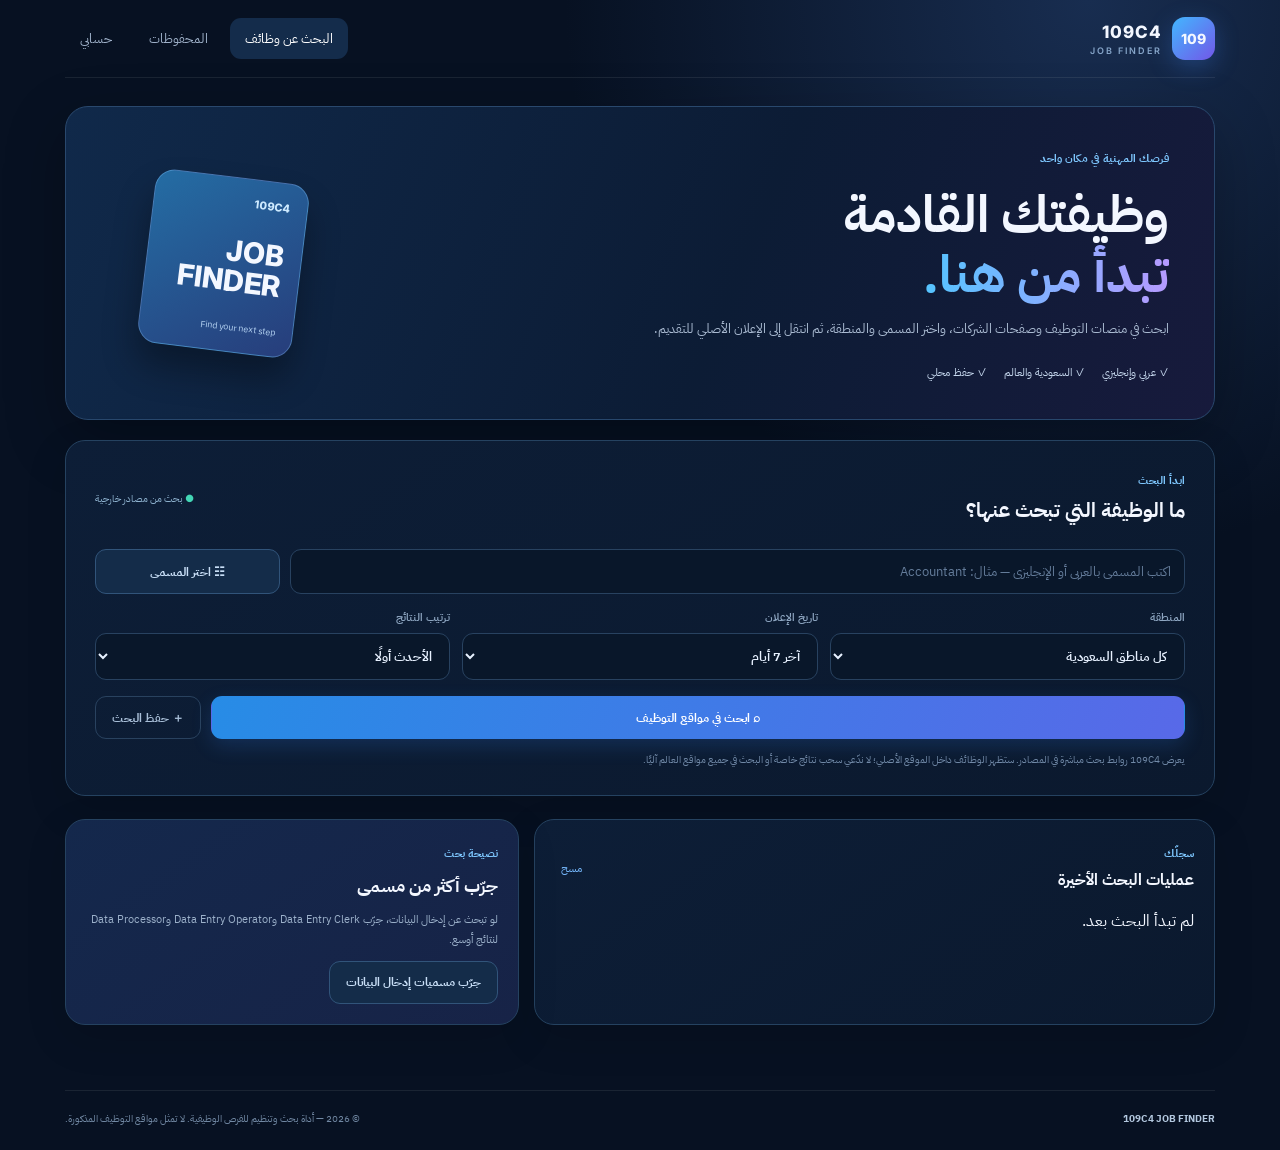
==== index.html @ ae8873dc "Add files via upload" ====
<!doctype html>
<html lang="ar" dir="rtl">
<head>
<meta charset="utf-8"><meta name="viewport" content="width=device-width,initial-scale=1,viewport-fit=cover">
<meta name="theme-color" content="#081326"><meta name="description" content="109C4 Job Finder">
<title>109C4 | Job Finder</title>
<link rel="manifest" href="./manifest.webmanifest"><link rel="icon" href="./assets/icon.svg">
<link rel="stylesheet" href="./styles.css"><script src="./app.js" defer></script>
</head>
<body>
<div class="app">
<header class="topbar">
<a class="brand" href="#" data-page="search"><span class="logo">109</span><span><b>109C4</b><small>JOB FINDER</small></span></a>
<nav><button data-page="search" class="active">البحث عن وظائف</button><button data-page="saved">المحفوظات</button><button data-page="account">حسابي</button></nav>
<button class="menu" id="menuBtn">☰</button>
</header>
<div class="mobile-nav" id="mobileNav" hidden><button data-page="search">البحث</button><button data-page="saved">المحفوظات</button><button data-page="account">حسابي</button></div>
<main>
<section class="page active" id="page-search">
<div class="hero"><div><span class="eyebrow">فرصك المهنية في مكان واحد</span><h1>وظيفتك القادمة<br><em>تبدأ من هنا.</em></h1><p>ابحث في منصات التوظيف وصفحات الشركات، واختر المسمى والمنطقة، ثم انتقل إلى الإعلان الأصلي للتقديم.</p><div class="hero-tags"><span>✓ عربي وإنجليزي</span><span>✓ السعودية والعالم</span><span>✓ حفظ محلي</span></div></div><div class="hero-art"><div class="hero-tile"><b>109C4</b><strong>JOB<br>FINDER</strong><small>Find your next step</small></div></div></div>
<section class="panel search-panel">
<div class="section-head"><div><small>ابدأ البحث</small><h2>ما الوظيفة التي تبحث عنها؟</h2></div><span class="live">● بحث من مصادر خارجية</span></div>
<div class="query-row"><input id="jobQuery" type="search" placeholder="اكتب المسمى بالعربي أو الإنجليزي — مثال: Accountant"><button class="btn secondary" id="openPicker">☷ اختر المسمى</button></div>
<div id="picker" class="picker" hidden><div class="picker-head"><b>اختر المجال والمسمى الوظيفي</b><button id="closePicker" class="x">×</button></div><div class="picker-layout"><div id="pickerGroups" class="picker-groups"></div><div id="pickerTitles" class="picker-titles"></div></div></div>
<div class="filters">
<label>المنطقة<select id="region"><option value="SA_ALL">كل مناطق السعودية</option><option value="EAST">المنطقة الشرقية</option><option>الدمام</option><option>الخبر</option><option>الظهران</option><option>الجبيل</option><option>القطيف</option><option>الأحساء</option><option>الرياض</option><option>جدة</option><option>مكة المكرمة</option><option>المدينة المنورة</option><option>القصيم</option><option>تبوك</option><option>أبها</option><option>جازان</option><option>حائل</option><option>نجران</option><option value="WORLD">كل العالم</option></select></label>
<label>تاريخ الإعلان<select id="date"><option value="1">اليوم / آخر 24 ساعة</option><option value="7" selected>آخر 7 أيام</option><option value="30">آخر 30 يومًا</option><option value="0">كل التواريخ</option></select></label>
<label>ترتيب النتائج<select id="sort"><option value="newest">الأحدث أولًا</option><option value="oldest">الأقدم أولًا</option></select></label>
</div>
<div class="actions"><button class="btn primary" id="searchBtn">⌕ ابحث في مواقع التوظيف</button><button class="btn ghost" id="saveSearch">＋ حفظ البحث</button></div>
<p class="note">يعرض 109C4 روابط بحث مباشرة في المصادر. ستظهر الوظائف داخل الموقع الأصلي؛ لا ندّعي سحب نتائج خاصة أو البحث في جميع مواقع العالم آليًا.</p>
</section>
<section id="results" class="results" hidden><div class="section-head"><div><small>مصادر البحث</small><h2 id="resultsTitle">نتائج البحث</h2><p id="resultsMeta"></p></div><button class="link-btn" id="newSearch">بحث جديد ↺</button></div><div id="sourceCards" class="source-grid"></div><div class="notice">ⓘ كل بطاقة تفتح بحثًا بالمسمى والمنطقة والتاريخ في موقع المصدر. بعض المواقع تتطلب تسجيل الدخول أو تستخدم فلاترها الخاصة.</div></section>
<div class="lower-grid"><section class="panel compact"><div class="section-head"><div><small>سجلّك</small><h2>عمليات البحث الأخيرة</h2></div><button id="clearHistory" class="link-btn">مسح</button></div><div id="historyList" class="history-list"></div></section><section class="panel compact tip"><small>نصيحة بحث</small><h2>جرّب أكثر من مسمى</h2><p>لو تبحث عن إدخال البيانات، جرّب Data Entry Clerk وData Entry Operator وData Processor لنتائج أوسع.</p><button class="btn secondary" id="dataEntry">جرّب مسميات إدخال البيانات</button></section></div>
</section>

<section class="page" id="page-saved"><div class="page-title"><small>مساحة عملك</small><h1>المحفوظات</h1><p>احفظ الوظائف التي وجدتها في المواقع الخارجية وتابع التقديم عليها.</p></div><div class="toolbar"><span id="savedCount">0 وظيفة محفوظة</span><button class="btn primary" id="addJob">＋ إضافة وظيفة يدويًا</button></div><div id="savedJobs" class="saved-grid"></div></section>

<section class="page" id="page-account"><div class="page-title"><small>إعداداتك</small><h1>حسابي</h1><p>احفظ سيرتك الذاتية واضبط المزامنة السحابية والبريد الإلكتروني.</p></div>
<div class="account-grid">
<section class="panel account-card"><h2>◎ الحساب والمزامنة</h2><div id="authStatus" class="status warning">المزامنة السحابية غير مفعّلة. البحث والحفظ المحلي يعملان الآن.</div><label>البريد الإلكتروني<input id="email" type="email" placeholder="name@example.com"></label><label>كلمة المرور<input id="password" type="password" placeholder="6 أحرف على الأقل"></label><div class="actions"><button class="btn primary" id="login">تسجيل الدخول</button><button class="btn secondary" id="register">إنشاء حساب</button></div><button class="btn google" id="google">G المتابعة باستخدام Google</button><button class="link-btn" id="logout" hidden>تسجيل الخروج</button>
<details><summary>إعداد Firebase للمزامنة السحابية</summary><p>أنشئ Firebase Web App وفعّل Email/Password وGoogle وأنشئ Firestore، ثم ألصق إعدادات Web App. لا تضع كلمة مرور أو OAuth Client Secret.</p><textarea id="firebaseConfig" rows="6" dir="ltr" placeholder='{"apiKey":"...","authDomain":"...","projectId":"...","appId":"..."}'></textarea><button class="btn primary" id="saveFirebase">حفظ وتهيئة Firebase</button><a href="https://console.firebase.google.com/" target="_blank" rel="noopener">فتح Firebase Console ↗</a></details></section>
<section class="panel account-card"><h2>▤ السيرة الذاتية</h2><p>حفظ نسخة على هذا الجهاز بصيغة PDF أو DOC أو DOCX (8 MB كحد أقصى).</p><input type="file" id="cvFile" accept=".pdf,.doc,.docx"><div id="cvStatus" class="status">لم يتم اختيار ملف بعد.</div><button class="btn secondary" id="downloadCv" disabled>فتح / تنزيل السيرة الذاتية</button><button class="link-btn" id="deleteCv" hidden>حذف السيرة الذاتية</button><p class="note">يحفظ الملف محليًا في المتصفح. التخزين السحابي للملفات يحتاج إعداد Storage وصلاحيات مناسبة.</p></section>
<section class="panel account-card"><h2>✉ مساعد التقديم عبر Gmail</h2><label>إيميل جهة التوظيف<input id="mailTo" type="email" placeholder="careers@company.com"></label><label>عنوان الرسالة<input id="mailSubject" placeholder="Application for Accountant Position"></label><label>نص الرسالة<textarea id="mailBody" rows="5" placeholder="Dear Hiring Team,&#10;&#10;I would like to apply for..."></textarea></label><button class="btn primary" id="gmailDraft">فتح مسودة التقديم في Gmail</button><p class="note">يفتح مسودة جاهزة. أرفق سيرتك الذاتية يدويًا قبل الإرسال؛ الإرفاق التلقائي يتطلب ربط Gmail API وصلاحية OAuth إضافية.</p></section>
<section class="panel account-card"><h2>⚙ بيانات البرنامج</h2><div class="stat"><span>عمليات البحث</span><b id="historyStat">0</b></div><div class="stat"><span>الوظائف المحفوظة</span><b id="jobsStat">0</b></div><div class="stat"><span>حالة الاتصال</span><b id="connectionStat">محلي</b></div><button class="btn danger" id="clearData">مسح بيانات هذا المتصفح</button><p class="note">يمسح السجل والمحفوظات والسيرة الذاتية من هذا المتصفح فقط.</p></section>
</div></section>
</main>
<footer><b>109C4 JOB FINDER</b><span>© 2026 — أداة بحث وتنظيم للفرص الوظيفية. لا تمثل مواقع التوظيف المذكورة.</span></footer>
</div>

<dialog id="jobDialog"><form id="jobForm"><div class="dialog-head"><h2>حفظ وظيفة</h2><button type="button" id="closeDialog" class="x">×</button></div><label>المسمى الوظيفي *<input id="manualTitle" required></label><label>الشركة<input id="manualCompany"></label><label>المدينة / المنطقة<input id="manualLocation"></label><label>رابط الإعلان أو التقديم *<input id="manualUrl" type="url" required placeholder="https://..."></label><label>تاريخ الإعلان<input id="manualDate" type="date"></label><label>ملاحظات<textarea id="manualNotes" rows="3"></textarea></label><button class="btn primary" type="submit">حفظ الوظيفة</button></form></dialog>
<div id="toast" role="status"></div>
</body></html>
---- styles.css ----
@import url('https://fonts.googleapis.com/css2?family=IBM+Plex+Sans+Arabic:wght@400;500;600;700&family=Inter:wght@400;600;700;800&display=swap');
:root{--bg:#071122;--panel:#0d1d36;--panel2:#122945;--line:#254260;--text:#f3f7ff;--muted:#91a7c2;--blue:#42a5ff;--cyan:#42dfcb;--purple:#a68cff}
*{box-sizing:border-box}body{margin:0;background:radial-gradient(ellipse at 85% 0%,#182d50 0,transparent 34%),var(--bg);color:var(--text);font-family:'IBM Plex Sans Arabic',Inter,sans-serif;min-height:100vh}button,input,select,textarea{font:inherit}button{cursor:pointer}a{color:inherit;text-decoration:none}.app{max-width:1200px;margin:auto;padding:0 25px}.topbar{height:78px;display:flex;align-items:center;justify-content:space-between;border-bottom:1px solid #ffffff14;gap:20px}.brand{display:flex;align-items:center;gap:10px}.brand>span:last-child{display:flex;flex-direction:column}.brand b{font:800 17px Inter;letter-spacing:1px}.brand small{font:600 9px Inter;letter-spacing:2px;color:#86a5c9;margin-top:3px}.logo{width:43px;height:43px;border-radius:13px;background:linear-gradient(135deg,#42b7ff,#7257e8);display:grid;place-items:center;font:800 14px Inter;box-shadow:0 7px 24px #438dff45}nav{display:flex;gap:7px}nav button,.mobile-nav button{border:0;background:transparent;color:#9fb1c9;padding:11px 15px;border-radius:11px;font-size:13px}nav button.active,nav button:hover,.mobile-nav button:hover{background:#142c4b;color:#fff}.menu,.mobile-nav{display:none}main{padding:28px 0 65px}.page{display:none}.page.active{display:block}.hero{min-height:275px;border:1px solid #29486d;border-radius:23px;background:linear-gradient(112deg,#10294a,#0c1c35 58%,#171a3c);padding:38px 45px;display:flex;align-items:center;justify-content:space-between;overflow:hidden;box-shadow:0 20px 60px #0004}.hero>div:first-child{max-width:630px}.eyebrow,.section-head small,.page-title small,.compact>small{color:#7fc8ff;font-size:11px;font-weight:700}.hero h1{font-size:clamp(34px,5vw,51px);line-height:1.18;margin:16px 0 12px}.hero em{font-style:normal;background:linear-gradient(90deg,#54c4ff,#b59aff);background-clip:text;color:transparent}.hero p{color:#aabbd2;line-height:1.9;font-size:13px;margin:0}.hero-tags{display:flex;gap:17px;flex-wrap:wrap;margin-top:22px;color:#c5d7ed;font-size:11px}.hero-art{width:225px;height:205px;display:grid;place-items:center;flex-shrink:0}.hero-tile{width:155px;height:175px;border-radius:20px;background:linear-gradient(145deg,#246da4,#273d7b);border:1px solid #8bcaff55;box-shadow:0 22px 35px #0005;transform:rotate(7deg);padding:17px;display:flex;flex-direction:column}.hero-tile b{font:800 11px Inter;color:#cdeaff}.hero-tile strong{font:800 29px Inter;line-height:1.02;margin-top:27px}.hero-tile small{margin-top:auto;color:#b8d6f5;font-size:9px}.panel{background:linear-gradient(145deg,#0d1e37,#0b192e);border:1px solid var(--line);border-radius:20px;box-shadow:0 14px 40px #0002}.search-panel{padding:26px 29px;margin-top:20px}.section-head{display:flex;align-items:center;justify-content:space-between;gap:14px}.section-head h2{font-size:20px;margin:4px 0}.section-head p{font-size:11px;color:#8098b4;margin:5px 0}.live{font-size:10px;color:#8fb3cf}.live:first-letter{color:#43d6b5}.query-row{display:grid;grid-template-columns:1fr 185px;gap:10px;margin-top:20px}.query-row input,.filters select,.account-card input,.account-card textarea,.account-card>textarea,.dialog label input,.dialog label textarea,#firebaseConfig{width:100%;background:#09172a;color:#e7f1ff;border:1px solid #284260;border-radius:11px;padding:12px 13px;outline:0;min-height:45px;font-size:13px}.query-row input:focus,.filters select:focus,input:focus,textarea:focus{border-color:#4ba6f5}.query-row input::placeholder,input::placeholder,textarea::placeholder{color:#647c9a}.btn{border:1px solid transparent;border-radius:11px;padding:11px 16px;font-weight:700;font-size:12px;display:inline-flex;align-items:center;justify-content:center;gap:7px;min-height:43px;transition:.18s}.btn:hover{filter:brightness(1.1);transform:translateY(-1px)}.primary{background:linear-gradient(110deg,#278ce6,#5869e8);color:#fff;box-shadow:0 7px 20px #347ee433}.secondary{background:#142c49;color:#c8def6;border-color:#31547a}.ghost{background:transparent;border-color:#29425f;color:#a9bfd8}.google{background:#f6f8fc;color:#26364c;width:100%;margin-top:10px}.picker{margin-top:12px;background:#08172a;border:1px solid #315276;border-radius:14px;padding:14px}.picker[hidden]{display:none}.picker-head,.dialog-head{display:flex;justify-content:space-between;align-items:center;margin-bottom:12px;font-size:13px}.x{border:0;background:#1a3452;color:#a8c8e9;border-radius:8px;width:30px;height:30px;font-size:20px}.picker-layout{display:grid;grid-template-columns:185px 1fr;gap:12px}.picker-groups{display:flex;flex-direction:column;gap:6px;max-height:290px;overflow:auto}.picker-groups button,.picker-titles button{border:1px solid #29496b;background:#102640;color:#d5e8ff;border-radius:9px;padding:9px;font-size:11px;text-align:right}.picker-groups button.active{background:#164577;border-color:#3b9ef0}.picker-titles{display:grid;grid-template-columns:repeat(3,1fr);gap:7px;align-content:start;max-height:290px;overflow:auto}.picker-titles button{text-align:center}.filters{display:grid;grid-template-columns:repeat(3,1fr);gap:12px;margin-top:15px}.filters label,.account-card label,.dialog label{display:flex;flex-direction:column;gap:7px;color:#8fa7c2;font-size:11px;font-weight:600}.filters select{appearance:auto}.actions{display:flex;gap:10px;margin-top:16px}.actions .primary{flex:1}.note{font-size:10px;line-height:1.8;color:#7189a7;margin:12px 0 0}.results{margin-top:32px}.source-grid{display:grid;grid-template-columns:repeat(3,1fr);gap:12px;margin-top:15px}.source-card{background:#0d1d34;border:1px solid #25415f;border-radius:14px;padding:16px;display:flex;flex-direction:column;min-height:150px}.source-head{display:flex;align-items:center;gap:10px}.source-logo{width:36px;height:36px;border-radius:10px;background:linear-gradient(140deg,#1c5b90,#4c56a4);display:grid;place-items:center;font:800 10px Inter;flex-shrink:0}.source-card h3{font-size:13px;margin:0}.source-card p{font-size:10px;line-height:1.7;color:#8198b3;margin:10px 0 13px}.source-card .btn{margin-top:auto;min-height:36px;padding:8px}.notice{margin-top:13px;padding:13px 15px;background:#142a45;border:1px solid #345579;border-radius:12px;color:#a4c9eb;font-size:10px;line-height:1.8}.lower-grid{display:grid;grid-template-columns:1.2fr .8fr;gap:15px;margin-top:23px}.compact{padding:20px}.compact h2{font-size:16px;margin:4px 0}.history-list{display:grid;gap:7px;margin-top:13px}.history-item{display:flex;align-items:center;justify-content:space-between;gap:8px;background:#0a192e;border:1px solid #1d3652;border-radius:9px;padding:9px 11px}.history-item button{background:transparent;border:0;color:#d4e6fa;text-align:right;font-size:11px}.history-item small{display:block;color:#718aa8;font-size:9px;margin-top:3px}.tip{background:linear-gradient(145deg,#14284c,#172347)}.tip h2{font-size:18px;margin:8px 0}.tip p,.account-card p{color:#9cb1ca;font-size:11px;line-height:1.8}.page-title{margin:12px 0 24px}.page-title h1{font-size:34px;margin:4px 0}.page-title p{color:#90a6c0;font-size:12px}.toolbar{display:flex;justify-content:space-between;align-items:center;margin-bottom:15px;color:#9db4cd;font-size:12px}.saved-grid,.account-grid{display:grid;grid-template-columns:repeat(2,1fr);gap:14px}.saved-card{background:#0d1d34;border:1px solid #25415f;border-radius:14px;padding:17px}.saved-card h3{font-size:15px;margin:0 0 8px}.saved-card p{font-size:10px;color:#91a7c0;margin:4px 0}.saved-actions{display:flex;gap:8px;margin-top:13px}.saved-actions .btn{font-size:10px;min-height:35px;padding:8px}.account-card{padding:21px}.account-card h2{font-size:16px;margin:0 0 15px}.account-card label{margin:10px 0}.account-card input,.account-card textarea{font-weight:400}.status{background:#0b1c31;border:1px solid #294361;border-radius:10px;padding:10px 12px;color:#9ab1ca;font-size:10px;line-height:1.8;margin-bottom:12px}.status.warning{border-color:#6a5734;background:#2a2418;color:#e4c88f}.status.success{border-color:#286b5e;background:#102a2a;color:#9ce3d0}.account-card details{margin-top:15px;border-top:1px solid #233c59;padding-top:12px}.account-card summary{font-size:12px;color:#8ecaff;cursor:pointer}.account-card details p{font-size:10px}.account-card details a{display:inline-block;color:#7bbdff;font-size:11px;margin:10px}.stat{display:flex;justify-content:space-between;padding:12px 0;border-bottom:1px solid #1d3551;color:#92a9c3;font-size:12px}.danger{background:#2b1728;border-color:#6b3044;color:#ff9bab;width:100%;margin-top:15px}.link-btn{border:0;background:transparent;color:#77baff;font-size:11px;cursor:pointer}.toolbar .primary{min-height:39px}footer{border-top:1px solid #ffffff14;display:flex;justify-content:space-between;gap:12px;flex-wrap:wrap;padding:20px 0 24px;color:#7188a3;font-size:10px}footer b{color:#b3c8df}#jobDialog{border:1px solid #315174;border-radius:17px;background:#0c1b30;color:#fff;width:min(500px,calc(100% - 24px));padding:23px;max-height:90vh;overflow:auto}#jobDialog::backdrop{background:#020712c9;backdrop-filter:blur(5px)}#jobForm label{margin:11px 0}#jobForm .primary{width:100%;margin-top:12px}#toast{position:fixed;bottom:22px;left:50%;transform:translate(-50%,20px);background:#18395c;border:1px solid #4779a9;color:#e9f5ff;border-radius:11px;padding:11px 17px;font-size:11px;box-shadow:0 15px 40px #0005;opacity:0;pointer-events:none;transition:.2s;z-index:30;max-width:90vw;text-align:center}#toast.show{opacity:1;transform:translate(-50%,0)}
@media(max-width:850px){.app{padding:0 17px}.hero{padding:30px}.hero-art{width:170px}.source-grid{grid-template-columns:repeat(2,1fr)}}
@media(max-width:620px){.app{padding:0 12px}.topbar{height:66px}.topbar nav{display:none}.menu{display:block;border:1px solid #294564;background:#112541;color:#d5e9ff;border-radius:9px;width:38px;height:38px}.mobile-nav{display:flex;flex-direction:column;gap:4px;padding:8px;background:#0d1d34;border:1px solid #294564;border-radius:11px}.mobile-nav[hidden]{display:none}.mobile-nav button{text-align:right}.hero{min-height:0;padding:25px 20px}.hero-art{display:none}.hero h1{font-size:36px}.hero p{font-size:12px}.hero-tags{gap:9px;font-size:10px}.search-panel{padding:18px 14px}.section-head h2{font-size:17px}.live{font-size:9px}.query-row{grid-template-columns:1fr}.query-row .btn{width:100%}.filters,.lower-grid,.saved-grid,.account-grid{grid-template-columns:1fr}.actions{flex-direction:column}.actions .btn{width:100%}.picker-layout{grid-template-columns:1fr}.picker-groups{flex-direction:row;overflow:auto;max-height:none}.picker-groups button{white-space:nowrap}.picker-titles{grid-template-columns:repeat(2,1fr);max-height:250px}.source-grid{grid-template-columns:1fr}.page-title h1{font-size:29px}.toolbar{gap:9px}.toolbar .btn{font-size:10px;padding:9px}.compact{padding:16px}}
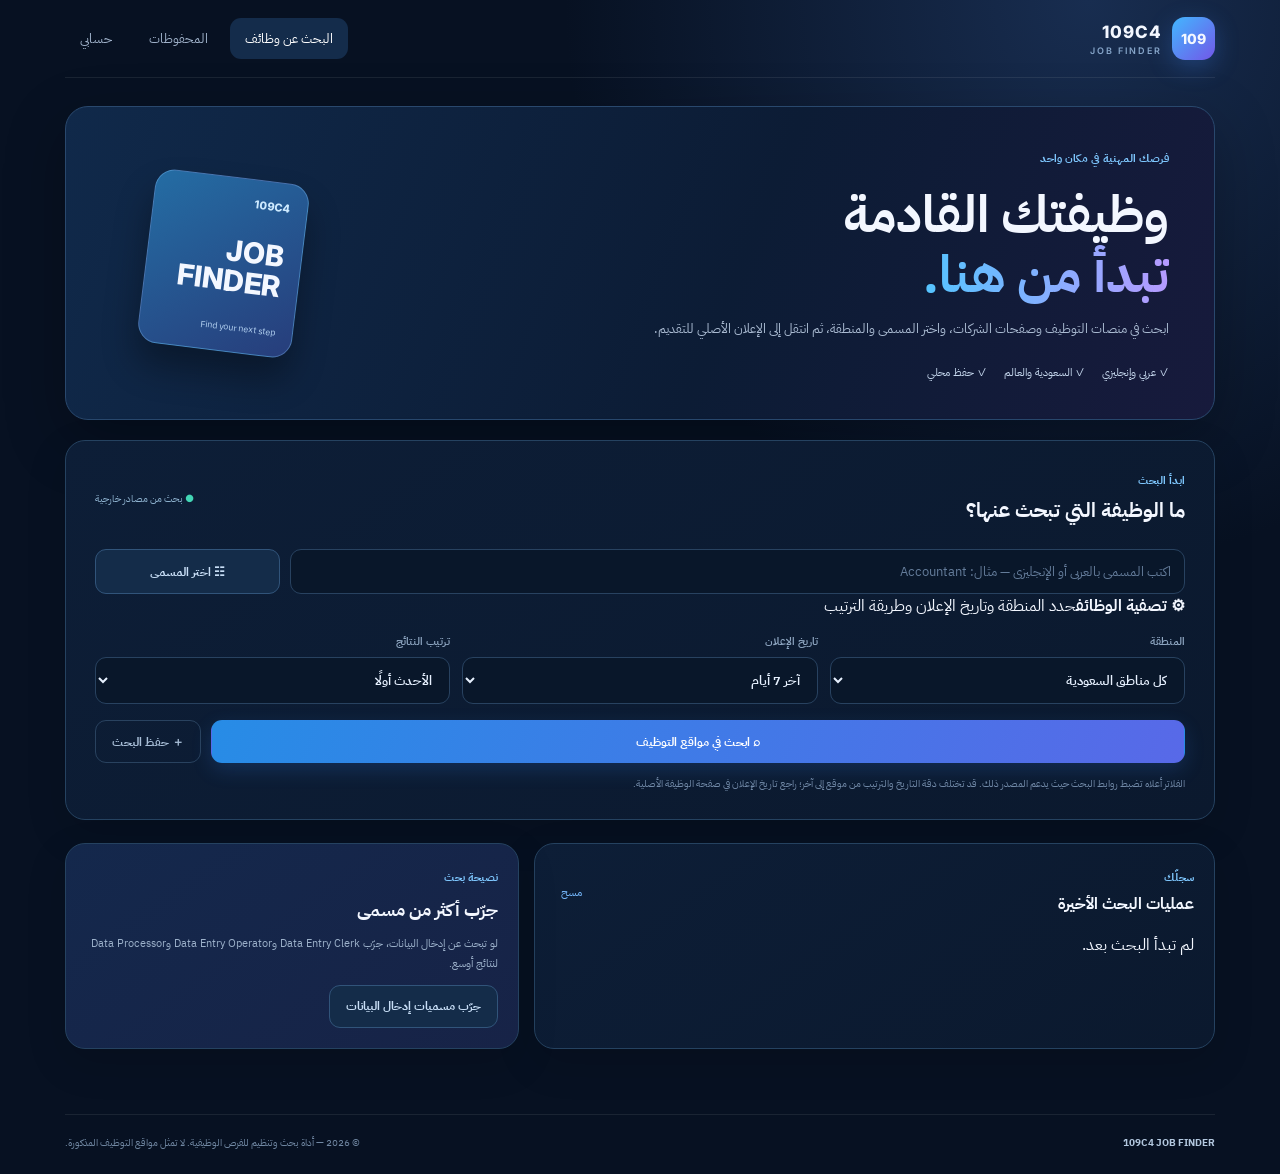
==== commit cde9a2dc: "Update index.html" ====
--- a/index.html
+++ b/index.html
@@ -22,13 +22,14 @@
 <div class="section-head"><div><small>ابدأ البحث</small><h2>ما الوظيفة التي تبحث عنها؟</h2></div><span class="live">● بحث من مصادر خارجية</span></div>
 <div class="query-row"><input id="jobQuery" type="search" placeholder="اكتب المسمى بالعربي أو الإنجليزي — مثال: Accountant"><button class="btn secondary" id="openPicker">☷ اختر المسمى</button></div>
 <div id="picker" class="picker" hidden><div class="picker-head"><b>اختر المجال والمسمى الوظيفي</b><button id="closePicker" class="x">×</button></div><div class="picker-layout"><div id="pickerGroups" class="picker-groups"></div><div id="pickerTitles" class="picker-titles"></div></div></div>
+<div class="filter-title"><b>⚙ تصفية الوظائف</b><span>حدد المنطقة وتاريخ الإعلان وطريقة الترتيب</span></div>
 <div class="filters">
 <label>المنطقة<select id="region"><option value="SA_ALL">كل مناطق السعودية</option><option value="EAST">المنطقة الشرقية</option><option>الدمام</option><option>الخبر</option><option>الظهران</option><option>الجبيل</option><option>القطيف</option><option>الأحساء</option><option>الرياض</option><option>جدة</option><option>مكة المكرمة</option><option>المدينة المنورة</option><option>القصيم</option><option>تبوك</option><option>أبها</option><option>جازان</option><option>حائل</option><option>نجران</option><option value="WORLD">كل العالم</option></select></label>
 <label>تاريخ الإعلان<select id="date"><option value="1">اليوم / آخر 24 ساعة</option><option value="7" selected>آخر 7 أيام</option><option value="30">آخر 30 يومًا</option><option value="0">كل التواريخ</option></select></label>
 <label>ترتيب النتائج<select id="sort"><option value="newest">الأحدث أولًا</option><option value="oldest">الأقدم أولًا</option></select></label>
 </div>
 <div class="actions"><button class="btn primary" id="searchBtn">⌕ ابحث في مواقع التوظيف</button><button class="btn ghost" id="saveSearch">＋ حفظ البحث</button></div>
-<p class="note">يعرض 109C4 روابط بحث مباشرة في المصادر. ستظهر الوظائف داخل الموقع الأصلي؛ لا ندّعي سحب نتائج خاصة أو البحث في جميع مواقع العالم آليًا.</p>
+<p class="note">الفلاتر أعلاه تضبط روابط البحث حيث يدعم المصدر ذلك. قد تختلف دقة التاريخ والترتيب من موقع إلى آخر؛ راجع تاريخ الإعلان في صفحة الوظيفة الأصلية.</p>
 </section>
 <section id="results" class="results" hidden><div class="section-head"><div><small>مصادر البحث</small><h2 id="resultsTitle">نتائج البحث</h2><p id="resultsMeta"></p></div><button class="link-btn" id="newSearch">بحث جديد ↺</button></div><div id="sourceCards" class="source-grid"></div><div class="notice">ⓘ كل بطاقة تفتح بحثًا بالمسمى والمنطقة والتاريخ في موقع المصدر. بعض المواقع تتطلب تسجيل الدخول أو تستخدم فلاترها الخاصة.</div></section>
 <div class="lower-grid"><section class="panel compact"><div class="section-head"><div><small>سجلّك</small><h2>عمليات البحث الأخيرة</h2></div><button id="clearHistory" class="link-btn">مسح</button></div><div id="historyList" class="history-list"></div></section><section class="panel compact tip"><small>نصيحة بحث</small><h2>جرّب أكثر من مسمى</h2><p>لو تبحث عن إدخال البيانات، جرّب Data Entry Clerk وData Entry Operator وData Processor لنتائج أوسع.</p><button class="btn secondary" id="dataEntry">جرّب مسميات إدخال البيانات</button></section></div>
@@ -41,13 +42,13 @@
 <section class="panel account-card"><h2>◎ الحساب والمزامنة</h2><div id="authStatus" class="status warning">المزامنة السحابية غير مفعّلة. البحث والحفظ المحلي يعملان الآن.</div><label>البريد الإلكتروني<input id="email" type="email" placeholder="name@example.com"></label><label>كلمة المرور<input id="password" type="password" placeholder="6 أحرف على الأقل"></label><div class="actions"><button class="btn primary" id="login">تسجيل الدخول</button><button class="btn secondary" id="register">إنشاء حساب</button></div><button class="btn google" id="google">G المتابعة باستخدام Google</button><button class="link-btn" id="logout" hidden>تسجيل الخروج</button>
 <details><summary>إعداد Firebase للمزامنة السحابية</summary><p>أنشئ Firebase Web App وفعّل Email/Password وGoogle وأنشئ Firestore، ثم ألصق إعدادات Web App. لا تضع كلمة مرور أو OAuth Client Secret.</p><textarea id="firebaseConfig" rows="6" dir="ltr" placeholder='{"apiKey":"...","authDomain":"...","projectId":"...","appId":"..."}'></textarea><button class="btn primary" id="saveFirebase">حفظ وتهيئة Firebase</button><a href="https://console.firebase.google.com/" target="_blank" rel="noopener">فتح Firebase Console ↗</a></details></section>
 <section class="panel account-card"><h2>▤ السيرة الذاتية</h2><p>حفظ نسخة على هذا الجهاز بصيغة PDF أو DOC أو DOCX (8 MB كحد أقصى).</p><input type="file" id="cvFile" accept=".pdf,.doc,.docx"><div id="cvStatus" class="status">لم يتم اختيار ملف بعد.</div><button class="btn secondary" id="downloadCv" disabled>فتح / تنزيل السيرة الذاتية</button><button class="link-btn" id="deleteCv" hidden>حذف السيرة الذاتية</button><p class="note">يحفظ الملف محليًا في المتصفح. التخزين السحابي للملفات يحتاج إعداد Storage وصلاحيات مناسبة.</p></section>
-<section class="panel account-card"><h2>✉ مساعد التقديم عبر Gmail</h2><label>إيميل جهة التوظيف<input id="mailTo" type="email" placeholder="careers@company.com"></label><label>عنوان الرسالة<input id="mailSubject" placeholder="Application for Accountant Position"></label><label>نص الرسالة<textarea id="mailBody" rows="5" placeholder="Dear Hiring Team,&#10;&#10;I would like to apply for..."></textarea></label><button class="btn primary" id="gmailDraft">فتح مسودة التقديم في Gmail</button><p class="note">يفتح مسودة جاهزة. أرفق سيرتك الذاتية يدويًا قبل الإرسال؛ الإرفاق التلقائي يتطلب ربط Gmail API وصلاحية OAuth إضافية.</p></section>
+<section class="panel account-card"><h2>✉ مساعد التقديم عبر Gmail</h2><label>إيميل جهة التوظيف<input id="mailTo" type="email" placeholder="careers@company.com"></label><label>عنوان الرسالة<input id="mailSubject" placeholder="Application for Accountant Position"></label><label>نص الرسالة<textarea id="mailBody" rows="5" placeholder="Dear Hiring Team,&#10;&#10;I would like to apply for..."></textarea></label><button class="btn primary" id="gmailDraft">فتح مسودة التقديم في Gmail</button><p class="note">يفتح مسودة جاهزة في Gmail. أرفق سيرتك الذاتية يدويًا قبل الإرسال، ثم راجع الرسالة وأرسلها بنفسك.</p></section>
 <section class="panel account-card"><h2>⚙ بيانات البرنامج</h2><div class="stat"><span>عمليات البحث</span><b id="historyStat">0</b></div><div class="stat"><span>الوظائف المحفوظة</span><b id="jobsStat">0</b></div><div class="stat"><span>حالة الاتصال</span><b id="connectionStat">محلي</b></div><button class="btn danger" id="clearData">مسح بيانات هذا المتصفح</button><p class="note">يمسح السجل والمحفوظات والسيرة الذاتية من هذا المتصفح فقط.</p></section>
 </div></section>
 </main>
 <footer><b>109C4 JOB FINDER</b><span>© 2026 — أداة بحث وتنظيم للفرص الوظيفية. لا تمثل مواقع التوظيف المذكورة.</span></footer>
 </div>
 
-<dialog id="jobDialog"><form id="jobForm"><div class="dialog-head"><h2>حفظ وظيفة</h2><button type="button" id="closeDialog" class="x">×</button></div><label>المسمى الوظيفي *<input id="manualTitle" required></label><label>الشركة<input id="manualCompany"></label><label>المدينة / المنطقة<input id="manualLocation"></label><label>رابط الإعلان أو التقديم *<input id="manualUrl" type="url" required placeholder="https://..."></label><label>تاريخ الإعلان<input id="manualDate" type="date"></label><label>ملاحظات<textarea id="manualNotes" rows="3"></textarea></label><button class="btn primary" type="submit">حفظ الوظيفة</button></form></dialog>
+<dialog id="jobDialog"><form id="jobForm"><div class="dialog-head"><h2>حفظ وظيفة</h2><button type="button" id="closeDialog" class="x">×</button></div><label>المسمى الوظيفي *<input id="manualTitle" required></label><label>الشركة<input id="manualCompany"></label><label>المدينة / المنطقة<input id="manualLocation"></label><label>رابط الإعلان أو التقديم<input id="manualUrl" type="url" placeholder="https://..."></label><label>بريد التوظيف (إذا كان التقديم بالإيميل)<input id="manualEmail" type="email" placeholder="careers@company.com"></label><label>تاريخ الإعلان<input id="manualDate" type="date"></label><label>ملاحظات<textarea id="manualNotes" rows="3"></textarea></label><button class="btn primary" type="submit">حفظ الوظيفة</button></form></dialog>
 <div id="toast" role="status"></div>
 </body></html>
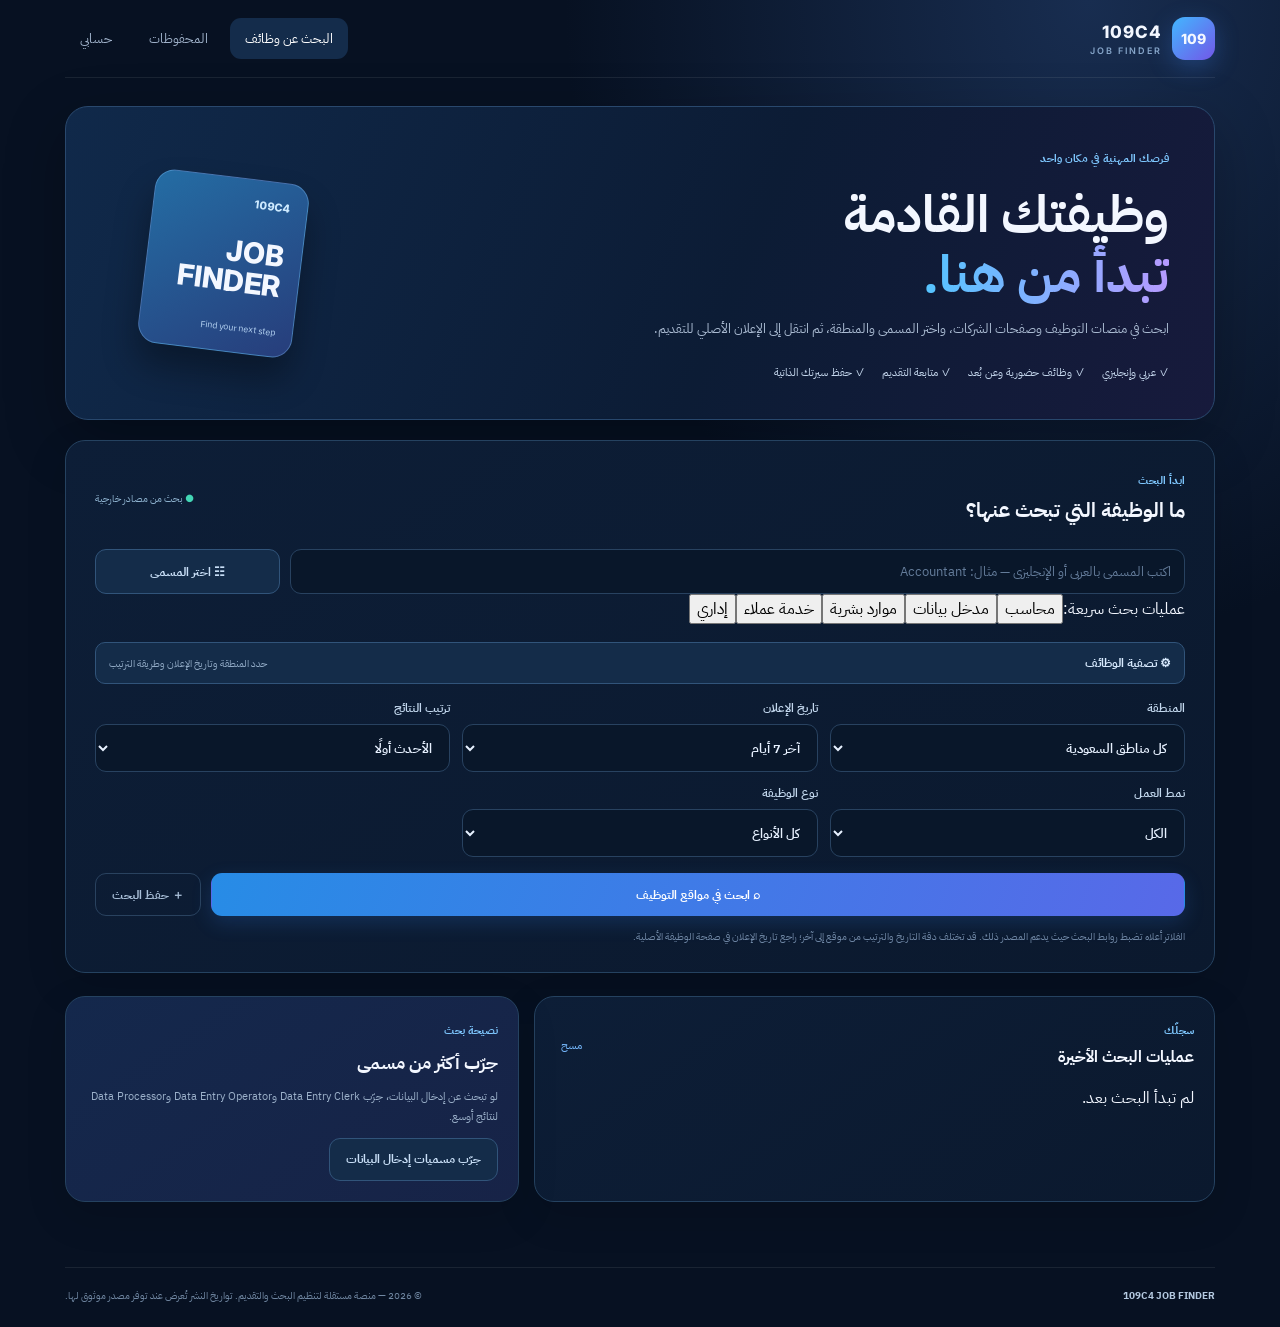
==== commit e2ec3f34: "Update index.html" ====
--- a/index.html
+++ b/index.html
@@ -2,7 +2,7 @@
 <html lang="ar" dir="rtl">
 <head>
 <meta charset="utf-8"><meta name="viewport" content="width=device-width,initial-scale=1,viewport-fit=cover">
-<meta name="theme-color" content="#081326"><meta name="description" content="109C4 Job Finder">
+<meta name="theme-color" content="#081326"><meta name="description" content="109C4 Job Finder - ابحث ونظّم طلباتك الوظيفية وتابع التقديم.">
 <title>109C4 | Job Finder</title>
 <link rel="manifest" href="./manifest.webmanifest"><link rel="icon" href="./assets/icon.svg">
 <link rel="stylesheet" href="./styles.css"><script src="./app.js" defer></script>
@@ -17,16 +17,19 @@
 <div class="mobile-nav" id="mobileNav" hidden><button data-page="search">البحث</button><button data-page="saved">المحفوظات</button><button data-page="account">حسابي</button></div>
 <main>
 <section class="page active" id="page-search">
-<div class="hero"><div><span class="eyebrow">فرصك المهنية في مكان واحد</span><h1>وظيفتك القادمة<br><em>تبدأ من هنا.</em></h1><p>ابحث في منصات التوظيف وصفحات الشركات، واختر المسمى والمنطقة، ثم انتقل إلى الإعلان الأصلي للتقديم.</p><div class="hero-tags"><span>✓ عربي وإنجليزي</span><span>✓ السعودية والعالم</span><span>✓ حفظ محلي</span></div></div><div class="hero-art"><div class="hero-tile"><b>109C4</b><strong>JOB<br>FINDER</strong><small>Find your next step</small></div></div></div>
+<div class="hero"><div><span class="eyebrow">فرصك المهنية في مكان واحد</span><h1>وظيفتك القادمة<br><em>تبدأ من هنا.</em></h1><p>ابحث في منصات التوظيف وصفحات الشركات، واختر المسمى والمنطقة، ثم انتقل إلى الإعلان الأصلي للتقديم.</p><div class="hero-tags"><span>✓ عربي وإنجليزي</span><span>✓ وظائف حضورية وعن بُعد</span><span>✓ متابعة التقديم</span><span>✓ حفظ سيرتك الذاتية</span></div></div><div class="hero-art"><div class="hero-tile"><b>109C4</b><strong>JOB<br>FINDER</strong><small>Find your next step</small></div></div></div>
 <section class="panel search-panel">
 <div class="section-head"><div><small>ابدأ البحث</small><h2>ما الوظيفة التي تبحث عنها؟</h2></div><span class="live">● بحث من مصادر خارجية</span></div>
 <div class="query-row"><input id="jobQuery" type="search" placeholder="اكتب المسمى بالعربي أو الإنجليزي — مثال: Accountant"><button class="btn secondary" id="openPicker">☷ اختر المسمى</button></div>
+<div class="quick-searches"><span>عمليات بحث سريعة:</span><button type="button" data-quick="Accountant">محاسب</button><button type="button" data-quick="Data Entry">مدخل بيانات</button><button type="button" data-quick="HR Specialist">موارد بشرية</button><button type="button" data-quick="Customer Service">خدمة عملاء</button><button type="button" data-quick="Administrative Assistant">إداري</button></div>
 <div id="picker" class="picker" hidden><div class="picker-head"><b>اختر المجال والمسمى الوظيفي</b><button id="closePicker" class="x">×</button></div><div class="picker-layout"><div id="pickerGroups" class="picker-groups"></div><div id="pickerTitles" class="picker-titles"></div></div></div>
 <div class="filter-title"><b>⚙ تصفية الوظائف</b><span>حدد المنطقة وتاريخ الإعلان وطريقة الترتيب</span></div>
 <div class="filters">
 <label>المنطقة<select id="region"><option value="SA_ALL">كل مناطق السعودية</option><option value="EAST">المنطقة الشرقية</option><option>الدمام</option><option>الخبر</option><option>الظهران</option><option>الجبيل</option><option>القطيف</option><option>الأحساء</option><option>الرياض</option><option>جدة</option><option>مكة المكرمة</option><option>المدينة المنورة</option><option>القصيم</option><option>تبوك</option><option>أبها</option><option>جازان</option><option>حائل</option><option>نجران</option><option value="WORLD">كل العالم</option></select></label>
 <label>تاريخ الإعلان<select id="date"><option value="1">اليوم / آخر 24 ساعة</option><option value="7" selected>آخر 7 أيام</option><option value="30">آخر 30 يومًا</option><option value="0">كل التواريخ</option></select></label>
 <label>ترتيب النتائج<select id="sort"><option value="newest">الأحدث أولًا</option><option value="oldest">الأقدم أولًا</option></select></label>
+<label>نمط العمل<select id="workMode"><option value="any">الكل</option><option value="remote">عن بُعد</option><option value="hybrid">هجين</option><option value="onsite">من مقر الشركة</option></select></label>
+<label>نوع الوظيفة<select id="jobType"><option value="any">كل الأنواع</option><option value="full">دوام كامل</option><option value="part">دوام جزئي</option><option value="contract">عقد / مؤقت</option><option value="intern">تدريب</option></select></label>
 </div>
 <div class="actions"><button class="btn primary" id="searchBtn">⌕ ابحث في مواقع التوظيف</button><button class="btn ghost" id="saveSearch">＋ حفظ البحث</button></div>
 <p class="note">الفلاتر أعلاه تضبط روابط البحث حيث يدعم المصدر ذلك. قد تختلف دقة التاريخ والترتيب من موقع إلى آخر؛ راجع تاريخ الإعلان في صفحة الوظيفة الأصلية.</p>
@@ -35,7 +38,13 @@
 <div class="lower-grid"><section class="panel compact"><div class="section-head"><div><small>سجلّك</small><h2>عمليات البحث الأخيرة</h2></div><button id="clearHistory" class="link-btn">مسح</button></div><div id="historyList" class="history-list"></div></section><section class="panel compact tip"><small>نصيحة بحث</small><h2>جرّب أكثر من مسمى</h2><p>لو تبحث عن إدخال البيانات، جرّب Data Entry Clerk وData Entry Operator وData Processor لنتائج أوسع.</p><button class="btn secondary" id="dataEntry">جرّب مسميات إدخال البيانات</button></section></div>
 </section>
 
-<section class="page" id="page-saved"><div class="page-title"><small>مساحة عملك</small><h1>المحفوظات</h1><p>احفظ الوظائف التي وجدتها في المواقع الخارجية وتابع التقديم عليها.</p></div><div class="toolbar"><span id="savedCount">0 وظيفة محفوظة</span><button class="btn primary" id="addJob">＋ إضافة وظيفة يدويًا</button></div><div id="savedJobs" class="saved-grid"></div></section>
+<section class="page" id="page-saved"><div class="page-title"><small>مساحة عملك</small><h1>المحفوظات</h1><p>احفظ الوظائف التي وجدتها في المواقع الخارجية وتابع التقديم عليها.</p></div><div class="tracker-stats">
+<div class="tracker-stat"><small>إجمالي المحفوظ</small><b id="statSaved">0</b></div>
+<div class="tracker-stat"><small>تم التقديم</small><b id="statApplied">0</b></div>
+<div class="tracker-stat"><small>مقابلات</small><b id="statInterview">0</b></div>
+<div class="tracker-stat"><small>عروض وظيفية</small><b id="statOffer">0</b></div>
+</div>
+<div class="toolbar"><span id="savedCount">0 وظيفة محفوظة</span><div class="toolbar-actions"><input id="savedSearch" type="search" placeholder="ابحث في المحفوظات..."><select id="savedStatusFilter"><option value="all">كل الحالات</option><option value="saved">محفوظة</option><option value="applied">تم التقديم</option><option value="interview">مقابلة</option><option value="offer">عرض وظيفي</option><option value="rejected">اعتذار</option></select><button class="btn primary" id="addJob">＋ إضافة وظيفة</button></div></div><div id="savedJobs" class="saved-grid"></div></section>
 
 <section class="page" id="page-account"><div class="page-title"><small>إعداداتك</small><h1>حسابي</h1><p>احفظ سيرتك الذاتية واضبط المزامنة السحابية والبريد الإلكتروني.</p></div>
 <div class="account-grid">
@@ -46,9 +55,9 @@
 <section class="panel account-card"><h2>⚙ بيانات البرنامج</h2><div class="stat"><span>عمليات البحث</span><b id="historyStat">0</b></div><div class="stat"><span>الوظائف المحفوظة</span><b id="jobsStat">0</b></div><div class="stat"><span>حالة الاتصال</span><b id="connectionStat">محلي</b></div><button class="btn danger" id="clearData">مسح بيانات هذا المتصفح</button><p class="note">يمسح السجل والمحفوظات والسيرة الذاتية من هذا المتصفح فقط.</p></section>
 </div></section>
 </main>
-<footer><b>109C4 JOB FINDER</b><span>© 2026 — أداة بحث وتنظيم للفرص الوظيفية. لا تمثل مواقع التوظيف المذكورة.</span></footer>
+<footer><b>109C4 JOB FINDER</b><span>© 2026 — منصة مستقلة لتنظيم البحث والتقديم. تواريخ النشر تُعرض عند توفر مصدر موثوق لها.</span></footer>
 </div>
 
-<dialog id="jobDialog"><form id="jobForm"><div class="dialog-head"><h2>حفظ وظيفة</h2><button type="button" id="closeDialog" class="x">×</button></div><label>المسمى الوظيفي *<input id="manualTitle" required></label><label>الشركة<input id="manualCompany"></label><label>المدينة / المنطقة<input id="manualLocation"></label><label>رابط الإعلان أو التقديم<input id="manualUrl" type="url" placeholder="https://..."></label><label>بريد التوظيف (إذا كان التقديم بالإيميل)<input id="manualEmail" type="email" placeholder="careers@company.com"></label><label>تاريخ الإعلان<input id="manualDate" type="date"></label><label>ملاحظات<textarea id="manualNotes" rows="3"></textarea></label><button class="btn primary" type="submit">حفظ الوظيفة</button></form></dialog>
+<dialog id="jobDialog"><form id="jobForm"><div class="dialog-head"><h2>حفظ وظيفة</h2><button type="button" id="closeDialog" class="x">×</button></div><label>المسمى الوظيفي *<input id="manualTitle" required></label><label>الشركة<input id="manualCompany"></label><label>المدينة / المنطقة<input id="manualLocation"></label><label>رابط الإعلان أو التقديم<input id="manualUrl" type="url" placeholder="https://..."></label><label>بريد التوظيف (إذا كان التقديم بالإيميل)<input id="manualEmail" type="email" placeholder="careers@company.com"></label><label>تاريخ نشر الإعلان<input id="manualDate" type="date"></label><label>الراتب (اختياري)<input id="manualSalary" placeholder="مثال: 5,000 - 7,000 ريال"></label><label>نوع العمل<select id="manualWorkMode"><option value="">غير محدد</option><option>حضوري</option><option>هجين</option><option>عن بُعد</option></select></label><label>حالة التقديم<select id="manualStatus"><option value="saved">محفوظة</option><option value="applied">تم التقديم</option><option value="interview">مقابلة</option><option value="offer">عرض وظيفي</option><option value="rejected">اعتذار</option></select></label><label>ملاحظات<textarea id="manualNotes" rows="3"></textarea></label><button class="btn primary" type="submit">حفظ الوظيفة</button></form></dialog>
 <div id="toast" role="status"></div>
 </body></html>
--- a/styles.css
+++ b/styles.css
@@ -3,3 +3,6 @@
 *{box-sizing:border-box}body{margin:0;background:radial-gradient(ellipse at 85% 0%,#182d50 0,transparent 34%),var(--bg);color:var(--text);font-family:'IBM Plex Sans Arabic',Inter,sans-serif;min-height:100vh}button,input,select,textarea{font:inherit}button{cursor:pointer}a{color:inherit;text-decoration:none}.app{max-width:1200px;margin:auto;padding:0 25px}.topbar{height:78px;display:flex;align-items:center;justify-content:space-between;border-bottom:1px solid #ffffff14;gap:20px}.brand{display:flex;align-items:center;gap:10px}.brand>span:last-child{display:flex;flex-direction:column}.brand b{font:800 17px Inter;letter-spacing:1px}.brand small{font:600 9px Inter;letter-spacing:2px;color:#86a5c9;margin-top:3px}.logo{width:43px;height:43px;border-radius:13px;background:linear-gradient(135deg,#42b7ff,#7257e8);display:grid;place-items:center;font:800 14px Inter;box-shadow:0 7px 24px #438dff45}nav{display:flex;gap:7px}nav button,.mobile-nav button{border:0;background:transparent;color:#9fb1c9;padding:11px 15px;border-radius:11px;font-size:13px}nav button.active,nav button:hover,.mobile-nav button:hover{background:#142c4b;color:#fff}.menu,.mobile-nav{display:none}main{padding:28px 0 65px}.page{display:none}.page.active{display:block}.hero{min-height:275px;border:1px solid #29486d;border-radius:23px;background:linear-gradient(112deg,#10294a,#0c1c35 58%,#171a3c);padding:38px 45px;display:flex;align-items:center;justify-content:space-between;overflow:hidden;box-shadow:0 20px 60px #0004}.hero>div:first-child{max-width:630px}.eyebrow,.section-head small,.page-title small,.compact>small{color:#7fc8ff;font-size:11px;font-weight:700}.hero h1{font-size:clamp(34px,5vw,51px);line-height:1.18;margin:16px 0 12px}.hero em{font-style:normal;background:linear-gradient(90deg,#54c4ff,#b59aff);background-clip:text;color:transparent}.hero p{color:#aabbd2;line-height:1.9;font-size:13px;margin:0}.hero-tags{display:flex;gap:17px;flex-wrap:wrap;margin-top:22px;color:#c5d7ed;font-size:11px}.hero-art{width:225px;height:205px;display:grid;place-items:center;flex-shrink:0}.hero-tile{width:155px;height:175px;border-radius:20px;background:linear-gradient(145deg,#246da4,#273d7b);border:1px solid #8bcaff55;box-shadow:0 22px 35px #0005;transform:rotate(7deg);padding:17px;display:flex;flex-direction:column}.hero-tile b{font:800 11px Inter;color:#cdeaff}.hero-tile strong{font:800 29px Inter;line-height:1.02;margin-top:27px}.hero-tile small{margin-top:auto;color:#b8d6f5;font-size:9px}.panel{background:linear-gradient(145deg,#0d1e37,#0b192e);border:1px solid var(--line);border-radius:20px;box-shadow:0 14px 40px #0002}.search-panel{padding:26px 29px;margin-top:20px}.section-head{display:flex;align-items:center;justify-content:space-between;gap:14px}.section-head h2{font-size:20px;margin:4px 0}.section-head p{font-size:11px;color:#8098b4;margin:5px 0}.live{font-size:10px;color:#8fb3cf}.live:first-letter{color:#43d6b5}.query-row{display:grid;grid-template-columns:1fr 185px;gap:10px;margin-top:20px}.query-row input,.filters select,.account-card input,.account-card textarea,.account-card>textarea,.dialog label input,.dialog label textarea,#firebaseConfig{width:100%;background:#09172a;color:#e7f1ff;border:1px solid #284260;border-radius:11px;padding:12px 13px;outline:0;min-height:45px;font-size:13px}.query-row input:focus,.filters select:focus,input:focus,textarea:focus{border-color:#4ba6f5}.query-row input::placeholder,input::placeholder,textarea::placeholder{color:#647c9a}.btn{border:1px solid transparent;border-radius:11px;padding:11px 16px;font-weight:700;font-size:12px;display:inline-flex;align-items:center;justify-content:center;gap:7px;min-height:43px;transition:.18s}.btn:hover{filter:brightness(1.1);transform:translateY(-1px)}.primary{background:linear-gradient(110deg,#278ce6,#5869e8);color:#fff;box-shadow:0 7px 20px #347ee433}.secondary{background:#142c49;color:#c8def6;border-color:#31547a}.ghost{background:transparent;border-color:#29425f;color:#a9bfd8}.google{background:#f6f8fc;color:#26364c;width:100%;margin-top:10px}.picker{margin-top:12px;background:#08172a;border:1px solid #315276;border-radius:14px;padding:14px}.picker[hidden]{display:none}.picker-head,.dialog-head{display:flex;justify-content:space-between;align-items:center;margin-bottom:12px;font-size:13px}.x{border:0;background:#1a3452;color:#a8c8e9;border-radius:8px;width:30px;height:30px;font-size:20px}.picker-layout{display:grid;grid-template-columns:185px 1fr;gap:12px}.picker-groups{display:flex;flex-direction:column;gap:6px;max-height:290px;overflow:auto}.picker-groups button,.picker-titles button{border:1px solid #29496b;background:#102640;color:#d5e8ff;border-radius:9px;padding:9px;font-size:11px;text-align:right}.picker-groups button.active{background:#164577;border-color:#3b9ef0}.picker-titles{display:grid;grid-template-columns:repeat(3,1fr);gap:7px;align-content:start;max-height:290px;overflow:auto}.picker-titles button{text-align:center}.filters{display:grid;grid-template-columns:repeat(3,1fr);gap:12px;margin-top:15px}.filters label,.account-card label,.dialog label{display:flex;flex-direction:column;gap:7px;color:#8fa7c2;font-size:11px;font-weight:600}.filters select{appearance:auto}.actions{display:flex;gap:10px;margin-top:16px}.actions .primary{flex:1}.note{font-size:10px;line-height:1.8;color:#7189a7;margin:12px 0 0}.results{margin-top:32px}.source-grid{display:grid;grid-template-columns:repeat(3,1fr);gap:12px;margin-top:15px}.source-card{background:#0d1d34;border:1px solid #25415f;border-radius:14px;padding:16px;display:flex;flex-direction:column;min-height:150px}.source-head{display:flex;align-items:center;gap:10px}.source-logo{width:36px;height:36px;border-radius:10px;background:linear-gradient(140deg,#1c5b90,#4c56a4);display:grid;place-items:center;font:800 10px Inter;flex-shrink:0}.source-card h3{font-size:13px;margin:0}.source-card p{font-size:10px;line-height:1.7;color:#8198b3;margin:10px 0 13px}.source-card .btn{margin-top:auto;min-height:36px;padding:8px}.notice{margin-top:13px;padding:13px 15px;background:#142a45;border:1px solid #345579;border-radius:12px;color:#a4c9eb;font-size:10px;line-height:1.8}.lower-grid{display:grid;grid-template-columns:1.2fr .8fr;gap:15px;margin-top:23px}.compact{padding:20px}.compact h2{font-size:16px;margin:4px 0}.history-list{display:grid;gap:7px;margin-top:13px}.history-item{display:flex;align-items:center;justify-content:space-between;gap:8px;background:#0a192e;border:1px solid #1d3652;border-radius:9px;padding:9px 11px}.history-item button{background:transparent;border:0;color:#d4e6fa;text-align:right;font-size:11px}.history-item small{display:block;color:#718aa8;font-size:9px;margin-top:3px}.tip{background:linear-gradient(145deg,#14284c,#172347)}.tip h2{font-size:18px;margin:8px 0}.tip p,.account-card p{color:#9cb1ca;font-size:11px;line-height:1.8}.page-title{margin:12px 0 24px}.page-title h1{font-size:34px;margin:4px 0}.page-title p{color:#90a6c0;font-size:12px}.toolbar{display:flex;justify-content:space-between;align-items:center;margin-bottom:15px;color:#9db4cd;font-size:12px}.saved-grid,.account-grid{display:grid;grid-template-columns:repeat(2,1fr);gap:14px}.saved-card{background:#0d1d34;border:1px solid #25415f;border-radius:14px;padding:17px}.saved-card h3{font-size:15px;margin:0 0 8px}.saved-card p{font-size:10px;color:#91a7c0;margin:4px 0}.saved-actions{display:flex;gap:8px;margin-top:13px}.saved-actions .btn{font-size:10px;min-height:35px;padding:8px}.account-card{padding:21px}.account-card h2{font-size:16px;margin:0 0 15px}.account-card label{margin:10px 0}.account-card input,.account-card textarea{font-weight:400}.status{background:#0b1c31;border:1px solid #294361;border-radius:10px;padding:10px 12px;color:#9ab1ca;font-size:10px;line-height:1.8;margin-bottom:12px}.status.warning{border-color:#6a5734;background:#2a2418;color:#e4c88f}.status.success{border-color:#286b5e;background:#102a2a;color:#9ce3d0}.account-card details{margin-top:15px;border-top:1px solid #233c59;padding-top:12px}.account-card summary{font-size:12px;color:#8ecaff;cursor:pointer}.account-card details p{font-size:10px}.account-card details a{display:inline-block;color:#7bbdff;font-size:11px;margin:10px}.stat{display:flex;justify-content:space-between;padding:12px 0;border-bottom:1px solid #1d3551;color:#92a9c3;font-size:12px}.danger{background:#2b1728;border-color:#6b3044;color:#ff9bab;width:100%;margin-top:15px}.link-btn{border:0;background:transparent;color:#77baff;font-size:11px;cursor:pointer}.toolbar .primary{min-height:39px}footer{border-top:1px solid #ffffff14;display:flex;justify-content:space-between;gap:12px;flex-wrap:wrap;padding:20px 0 24px;color:#7188a3;font-size:10px}footer b{color:#b3c8df}#jobDialog{border:1px solid #315174;border-radius:17px;background:#0c1b30;color:#fff;width:min(500px,calc(100% - 24px));padding:23px;max-height:90vh;overflow:auto}#jobDialog::backdrop{background:#020712c9;backdrop-filter:blur(5px)}#jobForm label{margin:11px 0}#jobForm .primary{width:100%;margin-top:12px}#toast{position:fixed;bottom:22px;left:50%;transform:translate(-50%,20px);background:#18395c;border:1px solid #4779a9;color:#e9f5ff;border-radius:11px;padding:11px 17px;font-size:11px;box-shadow:0 15px 40px #0005;opacity:0;pointer-events:none;transition:.2s;z-index:30;max-width:90vw;text-align:center}#toast.show{opacity:1;transform:translate(-50%,0)}
 @media(max-width:850px){.app{padding:0 17px}.hero{padding:30px}.hero-art{width:170px}.source-grid{grid-template-columns:repeat(2,1fr)}}
 @media(max-width:620px){.app{padding:0 12px}.topbar{height:66px}.topbar nav{display:none}.menu{display:block;border:1px solid #294564;background:#112541;color:#d5e9ff;border-radius:9px;width:38px;height:38px}.mobile-nav{display:flex;flex-direction:column;gap:4px;padding:8px;background:#0d1d34;border:1px solid #294564;border-radius:11px}.mobile-nav[hidden]{display:none}.mobile-nav button{text-align:right}.hero{min-height:0;padding:25px 20px}.hero-art{display:none}.hero h1{font-size:36px}.hero p{font-size:12px}.hero-tags{gap:9px;font-size:10px}.search-panel{padding:18px 14px}.section-head h2{font-size:17px}.live{font-size:9px}.query-row{grid-template-columns:1fr}.query-row .btn{width:100%}.filters,.lower-grid,.saved-grid,.account-grid{grid-template-columns:1fr}.actions{flex-direction:column}.actions .btn{width:100%}.picker-layout{grid-template-columns:1fr}.picker-groups{flex-direction:row;overflow:auto;max-height:none}.picker-groups button{white-space:nowrap}.picker-titles{grid-template-columns:repeat(2,1fr);max-height:250px}.source-grid{grid-template-columns:1fr}.page-title h1{font-size:29px}.toolbar{gap:9px}.toolbar .btn{font-size:10px;padding:9px}.compact{padding:16px}}
+
+.filter-title{display:flex;align-items:center;justify-content:space-between;margin:18px 0 9px;padding:11px 13px;background:#142c49;border:1px solid #31547a;border-radius:10px;color:#d9ebff;font-size:12px}.filter-title span{color:#91aac5;font-size:10px}.filters label{font-size:12px;color:#c3d8ee}.filters select{min-height:48px;font-size:13px}.email-chip{color:#8ee4cf!important;background:#102e2c;border:1px solid #28685f;border-radius:8px;padding:7px 9px;display:inline-block}
+@media(max-width:620px){.filter-title{align-items:flex-start;flex-direction:column;gap:4px}.filters label{font-size:12px}.filters select{min-height:46px}}
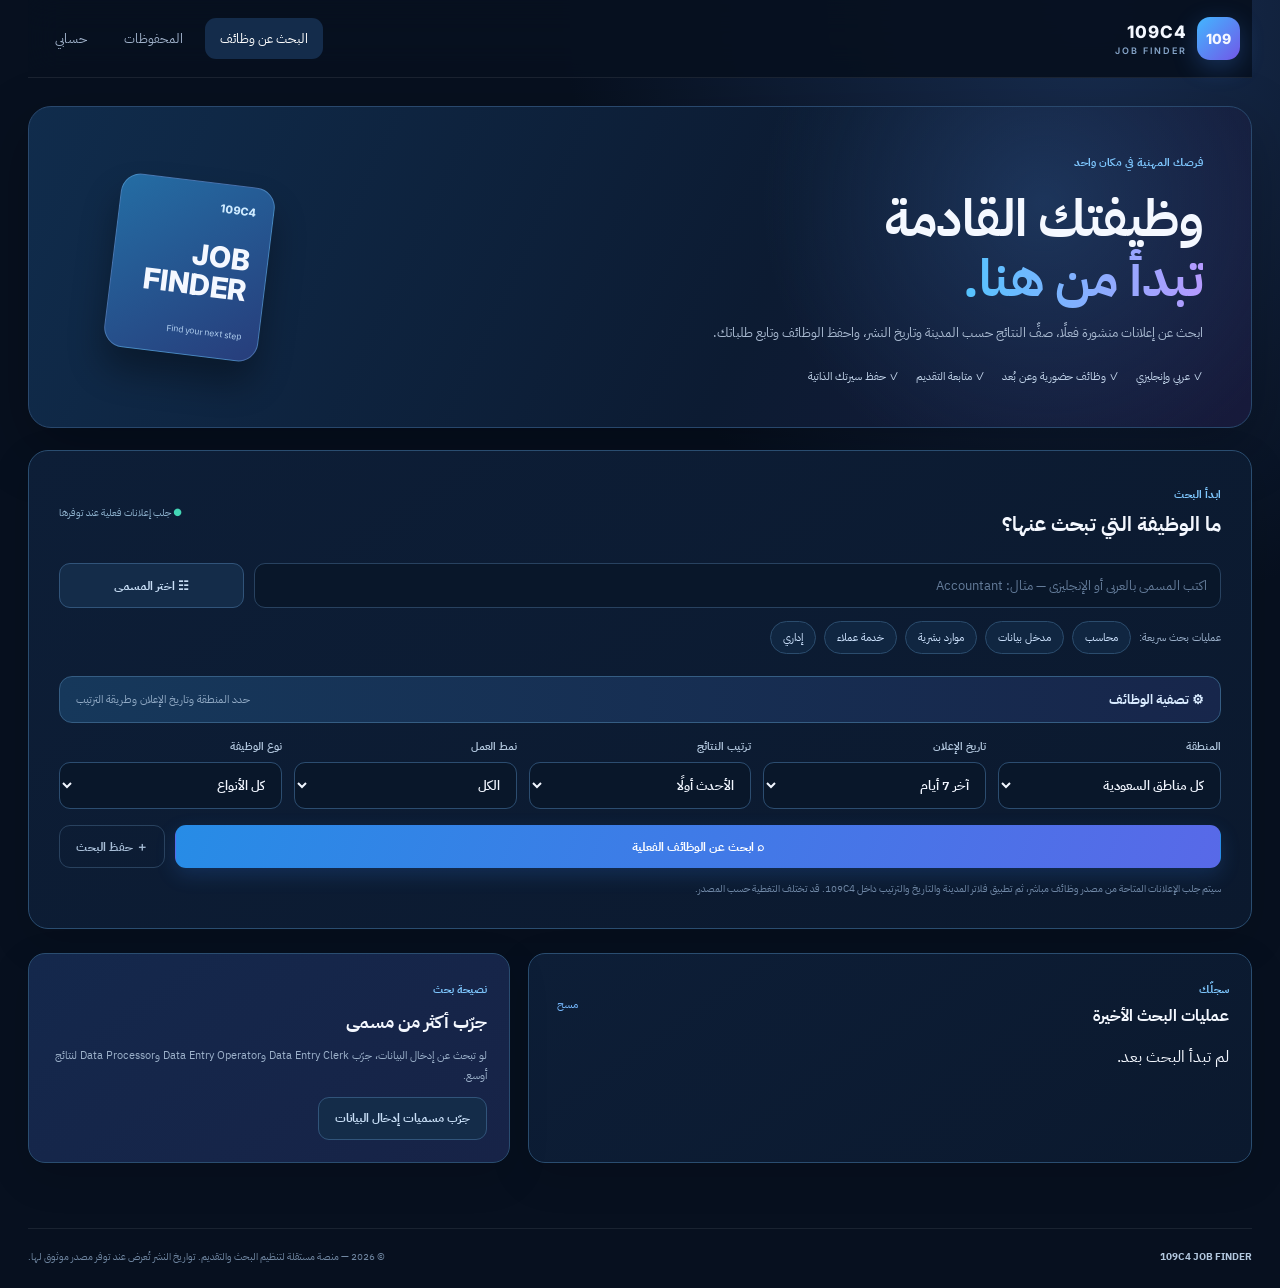
==== commit b8be7be5: "Update index.html" ====
--- a/index.html
+++ b/index.html
@@ -17,9 +17,9 @@
 <div class="mobile-nav" id="mobileNav" hidden><button data-page="search">البحث</button><button data-page="saved">المحفوظات</button><button data-page="account">حسابي</button></div>
 <main>
 <section class="page active" id="page-search">
-<div class="hero"><div><span class="eyebrow">فرصك المهنية في مكان واحد</span><h1>وظيفتك القادمة<br><em>تبدأ من هنا.</em></h1><p>ابحث في منصات التوظيف وصفحات الشركات، واختر المسمى والمنطقة، ثم انتقل إلى الإعلان الأصلي للتقديم.</p><div class="hero-tags"><span>✓ عربي وإنجليزي</span><span>✓ وظائف حضورية وعن بُعد</span><span>✓ متابعة التقديم</span><span>✓ حفظ سيرتك الذاتية</span></div></div><div class="hero-art"><div class="hero-tile"><b>109C4</b><strong>JOB<br>FINDER</strong><small>Find your next step</small></div></div></div>
+<div class="hero"><div><span class="eyebrow">فرصك المهنية في مكان واحد</span><h1>وظيفتك القادمة<br><em>تبدأ من هنا.</em></h1><p>ابحث عن إعلانات منشورة فعلًا، صفِّ النتائج حسب المدينة وتاريخ النشر، واحفظ الوظائف وتابع طلباتك.</p><div class="hero-tags"><span>✓ عربي وإنجليزي</span><span>✓ وظائف حضورية وعن بُعد</span><span>✓ متابعة التقديم</span><span>✓ حفظ سيرتك الذاتية</span></div></div><div class="hero-art"><div class="hero-tile"><b>109C4</b><strong>JOB<br>FINDER</strong><small>Find your next step</small></div></div></div>
 <section class="panel search-panel">
-<div class="section-head"><div><small>ابدأ البحث</small><h2>ما الوظيفة التي تبحث عنها؟</h2></div><span class="live">● بحث من مصادر خارجية</span></div>
+<div class="section-head"><div><small>ابدأ البحث</small><h2>ما الوظيفة التي تبحث عنها؟</h2></div><span class="live">● جلب إعلانات فعلية عند توفرها</span></div>
 <div class="query-row"><input id="jobQuery" type="search" placeholder="اكتب المسمى بالعربي أو الإنجليزي — مثال: Accountant"><button class="btn secondary" id="openPicker">☷ اختر المسمى</button></div>
 <div class="quick-searches"><span>عمليات بحث سريعة:</span><button type="button" data-quick="Accountant">محاسب</button><button type="button" data-quick="Data Entry">مدخل بيانات</button><button type="button" data-quick="HR Specialist">موارد بشرية</button><button type="button" data-quick="Customer Service">خدمة عملاء</button><button type="button" data-quick="Administrative Assistant">إداري</button></div>
 <div id="picker" class="picker" hidden><div class="picker-head"><b>اختر المجال والمسمى الوظيفي</b><button id="closePicker" class="x">×</button></div><div class="picker-layout"><div id="pickerGroups" class="picker-groups"></div><div id="pickerTitles" class="picker-titles"></div></div></div>
@@ -31,10 +31,16 @@
 <label>نمط العمل<select id="workMode"><option value="any">الكل</option><option value="remote">عن بُعد</option><option value="hybrid">هجين</option><option value="onsite">من مقر الشركة</option></select></label>
 <label>نوع الوظيفة<select id="jobType"><option value="any">كل الأنواع</option><option value="full">دوام كامل</option><option value="part">دوام جزئي</option><option value="contract">عقد / مؤقت</option><option value="intern">تدريب</option></select></label>
 </div>
-<div class="actions"><button class="btn primary" id="searchBtn">⌕ ابحث في مواقع التوظيف</button><button class="btn ghost" id="saveSearch">＋ حفظ البحث</button></div>
-<p class="note">الفلاتر أعلاه تضبط روابط البحث حيث يدعم المصدر ذلك. قد تختلف دقة التاريخ والترتيب من موقع إلى آخر؛ راجع تاريخ الإعلان في صفحة الوظيفة الأصلية.</p>
+<div class="actions"><button class="btn primary" id="searchBtn">⌕ ابحث عن الوظائف الفعلية</button><button class="btn ghost" id="saveSearch">＋ حفظ البحث</button></div>
+<p class="note">سيتم جلب الإعلانات المتاحة من مصدر وظائف مباشر، ثم تطبيق فلاتر المدينة والتاريخ والترتيب داخل 109C4. قد تختلف التغطية حسب المصدر.</p>
 </section>
-<section id="results" class="results" hidden><div class="section-head"><div><small>مصادر البحث</small><h2 id="resultsTitle">نتائج البحث</h2><p id="resultsMeta"></p></div><button class="link-btn" id="newSearch">بحث جديد ↺</button></div><div id="sourceCards" class="source-grid"></div><div class="notice">ⓘ كل بطاقة تفتح بحثًا بالمسمى والمنطقة والتاريخ في موقع المصدر. بعض المواقع تتطلب تسجيل الدخول أو تستخدم فلاترها الخاصة.</div></section>
+<section id="results" class="results" hidden>
+<div class="section-head"><div><small>نتائج الإعلانات الفعلية</small><h2 id="resultsTitle">نتائج البحث</h2><p id="resultsMeta"></p></div><button class="link-btn" id="newSearch">بحث جديد ↺</button></div>
+<div id="liveStatus" class="live-status" role="status">جاهز للبحث</div>
+<div id="liveJobs" class="live-jobs"></div>
+<details class="source-fallback"><summary>مصادر إضافية للبحث اليدوي</summary><p class="note">تفتح هذه الروابط بحثًا خارجيًا؛ لا تعتبر نتائج مجمعة داخل 109C4.</p><div id="sourceCards" class="source-grid"></div></details>
+<div class="notice"><a href="https://devglobaljobs.com/developers" target="_blank" rel="noopener">Powered by Dev Global Jobs</a> — تُعرض الوظائف مع رابط الإعلان الأصلي لدى المصدر. التغطية ليست شاملة لكل الشركات.</div>
+</section>
 <div class="lower-grid"><section class="panel compact"><div class="section-head"><div><small>سجلّك</small><h2>عمليات البحث الأخيرة</h2></div><button id="clearHistory" class="link-btn">مسح</button></div><div id="historyList" class="history-list"></div></section><section class="panel compact tip"><small>نصيحة بحث</small><h2>جرّب أكثر من مسمى</h2><p>لو تبحث عن إدخال البيانات، جرّب Data Entry Clerk وData Entry Operator وData Processor لنتائج أوسع.</p><button class="btn secondary" id="dataEntry">جرّب مسميات إدخال البيانات</button></section></div>
 </section>
 
--- a/styles.css
+++ b/styles.css
@@ -6,3 +6,47 @@
 
 .filter-title{display:flex;align-items:center;justify-content:space-between;margin:18px 0 9px;padding:11px 13px;background:#142c49;border:1px solid #31547a;border-radius:10px;color:#d9ebff;font-size:12px}.filter-title span{color:#91aac5;font-size:10px}.filters label{font-size:12px;color:#c3d8ee}.filters select{min-height:48px;font-size:13px}.email-chip{color:#8ee4cf!important;background:#102e2c;border:1px solid #28685f;border-radius:8px;padding:7px 9px;display:inline-block}
 @media(max-width:620px){.filter-title{align-items:flex-start;flex-direction:column;gap:4px}.filters label{font-size:12px}.filters select{min-height:46px}}
+
+/* V3 visual refinement */
+:root{--bg:#07101f;--panel:#0e2038;--panel2:#142d4b;--line:#2a4d70;--text:#f4f8ff;--muted:#9bb0ca;--blue:#58aaff;--cyan:#4de0c3;--purple:#9b8cff}
+.app{max-width:1280px;padding-inline:28px}
+.topbar{position:sticky;top:0;z-index:30;background:#07101feF;backdrop-filter:blur(16px);padding-inline:12px}
+.hero{min-height:290px;padding:42px 48px;background:radial-gradient(circle at 83% 30%,#274c7b88,transparent 27%),linear-gradient(115deg,#102c4c,#0c1b32 60%,#171a3b)}
+.hero h1{letter-spacing:-.5px}.hero p{max-width:650px}
+.search-panel{padding:30px;margin-top:22px}
+.quick-searches{display:flex;align-items:center;gap:8px;flex-wrap:wrap;margin:13px 0 8px;color:var(--muted);font-size:11px}
+.quick-searches button{border:1px solid #2b4c6d;background:#102641;color:#cfe4ff;border-radius:999px;padding:7px 12px;font-size:11px;transition:.2s}
+.quick-searches button:hover{background:#1c4771;border-color:#5aaeff;transform:translateY(-1px)}
+.filter-title{margin-top:22px;padding:13px 16px;border-radius:13px;background:linear-gradient(90deg,#16385b,#17264b);border:1px solid #355d83}
+.filter-title b{font-size:13px}.filter-title span{font-size:11px}
+.filters{grid-template-columns:repeat(5,minmax(0,1fr));gap:12px}
+.filters label{display:flex;flex-direction:column;gap:7px;font-size:11px;color:#b7cce3}
+.filters select{min-height:47px;border-radius:11px;border:1px solid #2c4d70;background:#09172a;padding:0 12px;color:#f1f6ff}
+.filters select:focus,.query-row input:focus{outline:2px solid #4eaaff66;border-color:#62b8ff}
+.btn{transition:transform .18s,box-shadow .18s,background .18s}.btn:hover{transform:translateY(-1px);box-shadow:0 8px 20px #0003}
+.results{margin-top:30px}.source-grid{gap:13px}.source-card{border-radius:16px;min-height:155px;padding:18px;background:linear-gradient(145deg,#112743,#0d1e34);transition:.2s}.source-card:hover{border-color:#4d82b3;transform:translateY(-2px)}
+.source-card p{line-height:1.7;min-height:34px}
+.notice{border-radius:12px;padding:14px 16px;background:#10243b;border:1px solid #294767;color:#9db6d2;line-height:1.8}
+.lower-grid{gap:18px;margin-top:24px}.compact{padding:22px;border-radius:17px}
+.page-title{margin:14px 0 22px}.page-title h1{font-size:30px}.page-title p{color:var(--muted)}
+.tracker-stats{display:grid;grid-template-columns:repeat(4,1fr);gap:12px;margin:18px 0}
+.tracker-stat{padding:17px 19px;border:1px solid #2b4a6c;border-radius:15px;background:linear-gradient(145deg,#122b49,#0c1c32);display:flex;flex-direction:column;gap:8px}
+.tracker-stat small{color:#9cb4d0;font-size:11px}.tracker-stat b{font:800 27px Inter;color:#e8f3ff}
+.toolbar{display:flex;align-items:center;justify-content:space-between;gap:14px;flex-wrap:wrap;padding:14px 0}
+.toolbar-actions{display:flex;align-items:center;gap:9px;flex-wrap:wrap}
+.toolbar-actions input,.toolbar-actions select{min-height:42px;border:1px solid #2b4a6c;background:#09172a;color:#edf5ff;border-radius:10px;padding:0 12px}
+.saved-grid{grid-template-columns:repeat(2,minmax(0,1fr));gap:14px}
+.saved-card{padding:19px;border:1px solid #2a4a6c;border-radius:16px;background:linear-gradient(145deg,#112743,#0c1b30)}
+.saved-card-top{display:flex;align-items:center;justify-content:space-between;gap:10px;margin-bottom:12px}.saved-card-top small{color:#9ab0ca;font-size:10px}
+.status-pill{font-size:10px;font-weight:700;padding:6px 10px;border-radius:999px;background:#243750;color:#d7e8fa}
+.status-applied{background:#143e57;color:#8ed7ff}.status-interview{background:#3b2d63;color:#d4c4ff}.status-offer{background:#174a3d;color:#9af0c9}.status-rejected{background:#4b2932;color:#ffb5c2}
+.status-control{display:flex;align-items:center;gap:10px;color:#9fb5cf;font-size:11px;margin:13px 0}
+.status-control select{flex:1;min-height:39px;background:#09172a;border:1px solid #2a4b6d;border-radius:9px;color:#eaf3ff;padding:0 10px}
+.saved-actions{display:flex;gap:8px;flex-wrap:wrap;margin-top:14px}
+.email-chip{color:#91f0d8!important;background:#103a35;border:1px solid #286e61;border-radius:9px;padding:8px 10px;display:inline-block}
+.dialog{max-width:540px}
+#jobDialog form{max-height:85vh;overflow:auto}
+#jobDialog label{display:flex;flex-direction:column;gap:6px;margin:11px 0;color:#bdd0e6;font-size:12px}
+#jobDialog input,#jobDialog textarea,#jobDialog select{background:#09172a;border:1px solid #2b4c6d;border-radius:10px;padding:11px;color:#eef5ff;width:100%}
+@media(max-width:900px){.filters{grid-template-columns:repeat(2,minmax(0,1fr))}.saved-grid{grid-template-columns:1fr}}
+@media(max-width:620px){.app{padding-inline:14px}.hero{padding:27px 22px;min-height:240px}.hero-art{display:none}.search-panel{padding:18px}.query-row{grid-template-columns:1fr}.filters{grid-template-columns:1fr 1fr}.tracker-stats{grid-template-columns:repeat(2,1fr)}.toolbar-actions{width:100%}.toolbar-actions input{flex:1;min-width:130px}.toolbar-actions select{flex:1}.toolbar-actions .btn{width:100%}.saved-card{padding:15px}.section-head h2{font-size:18px}}
